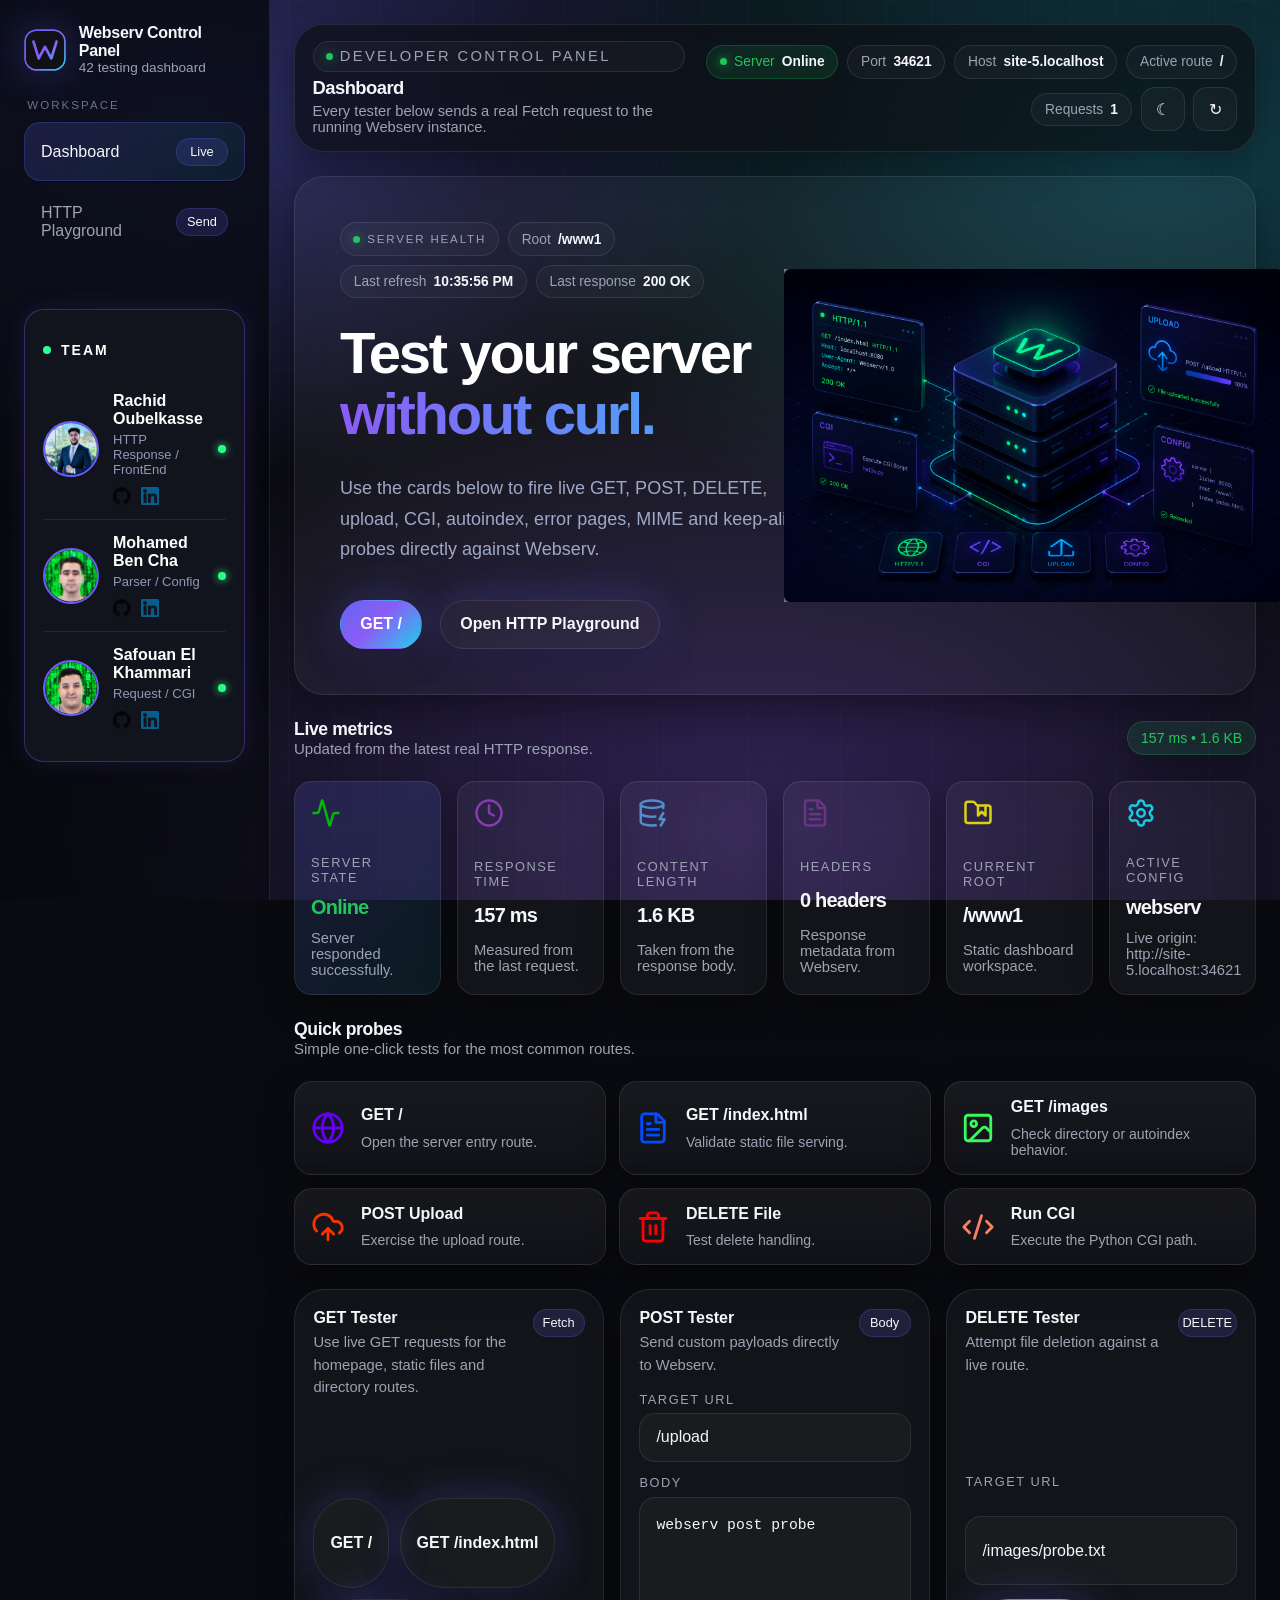
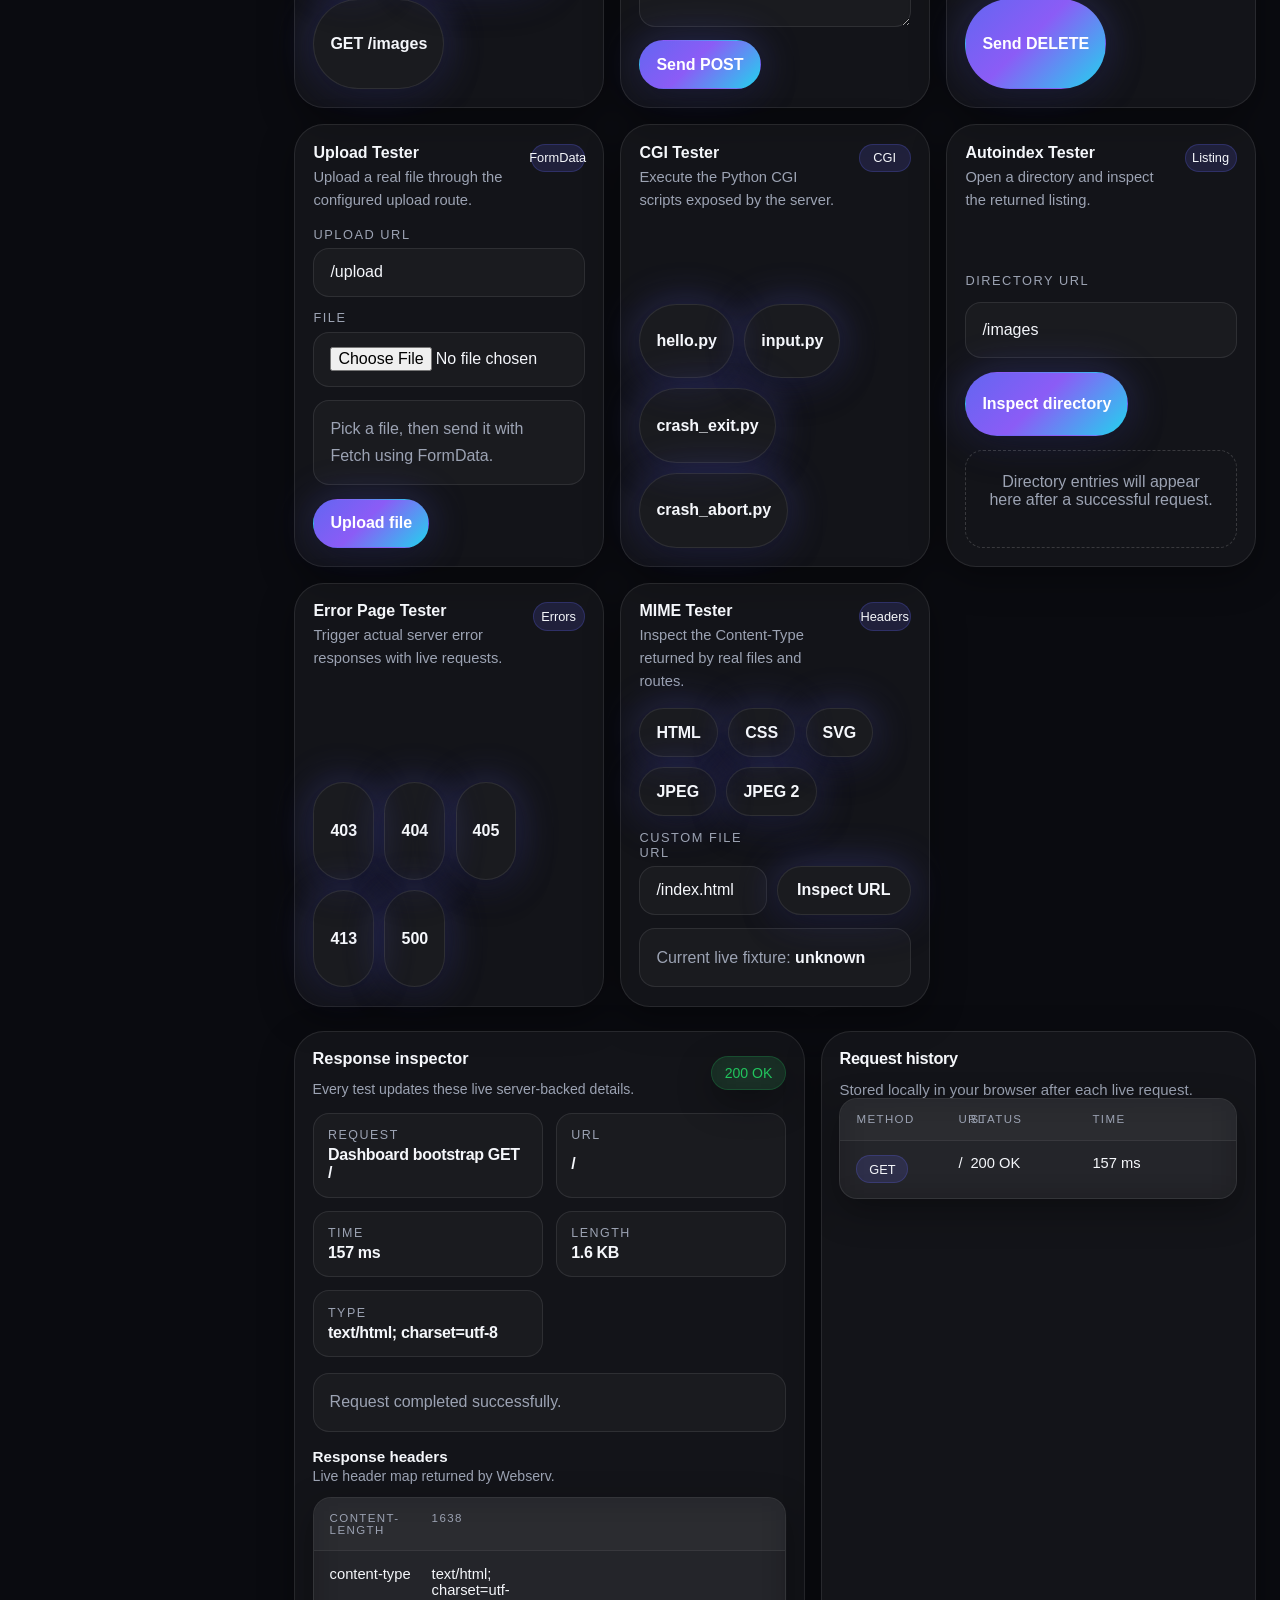
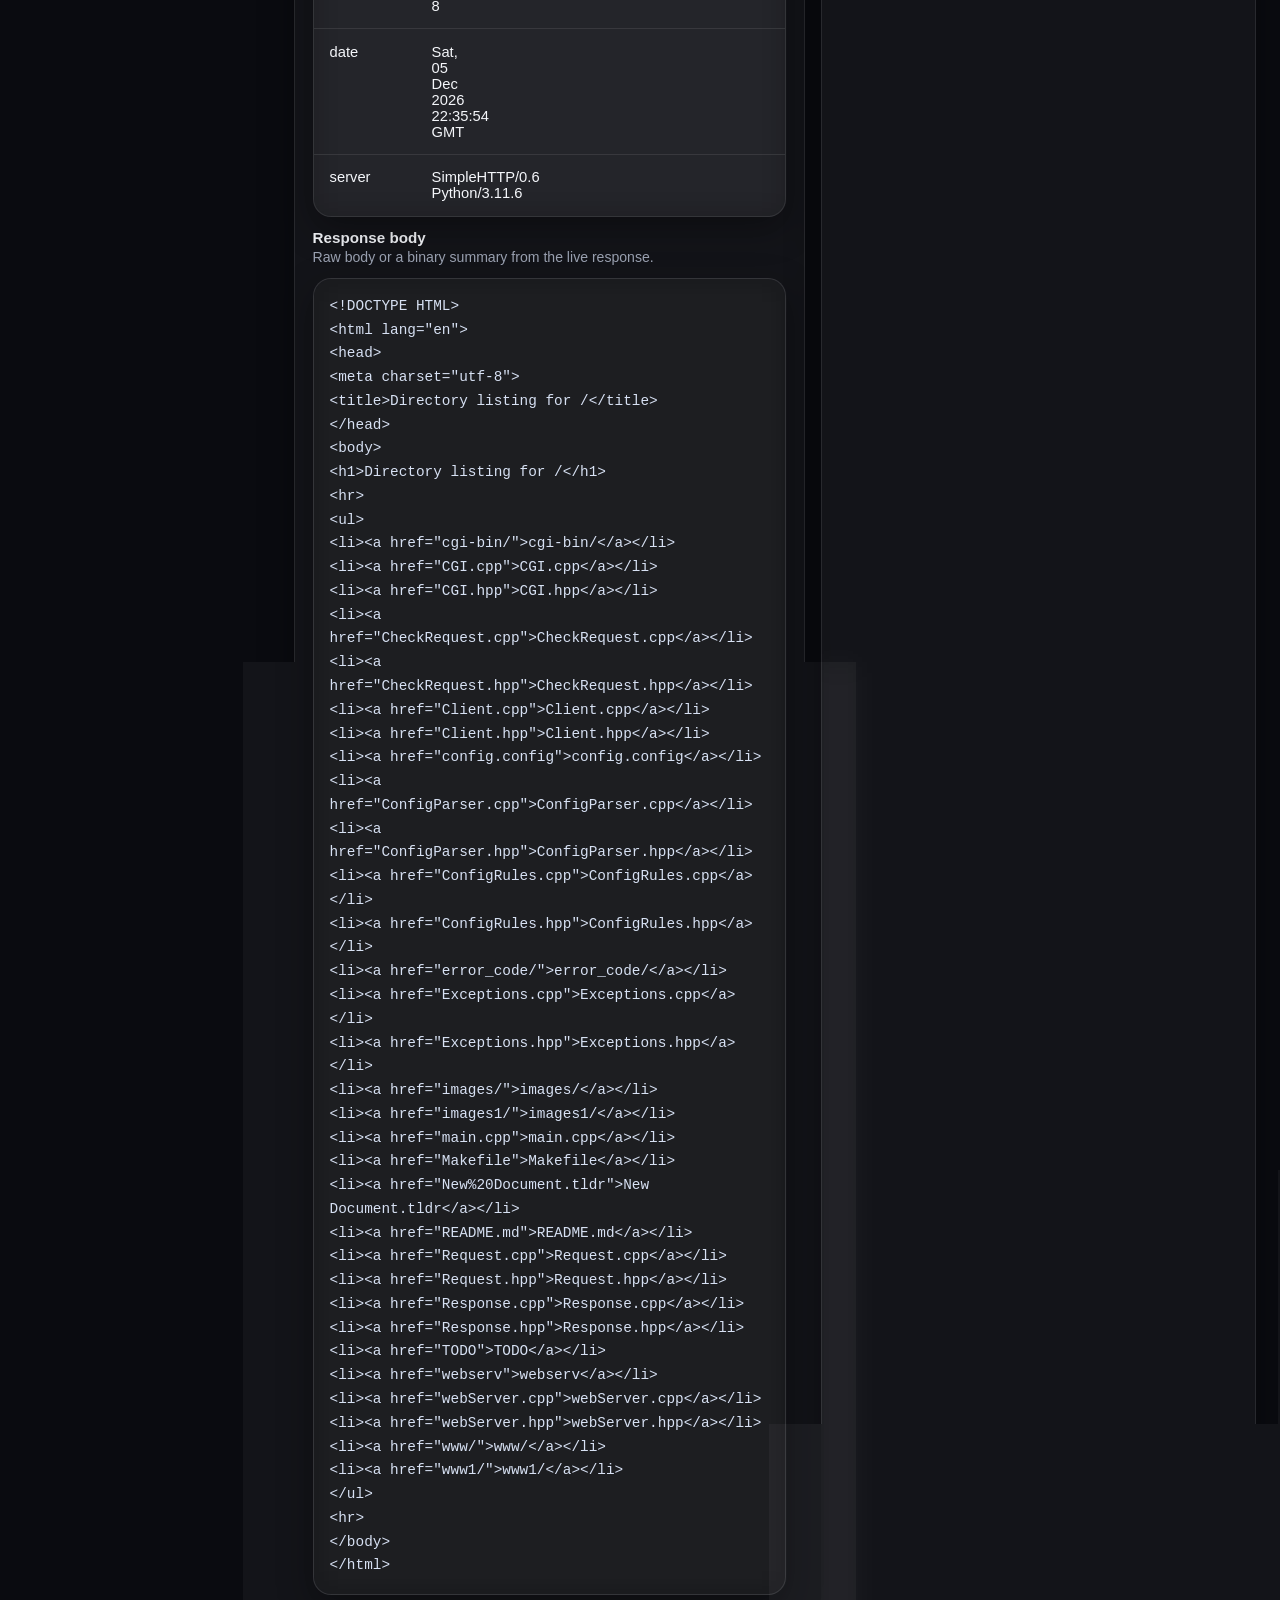
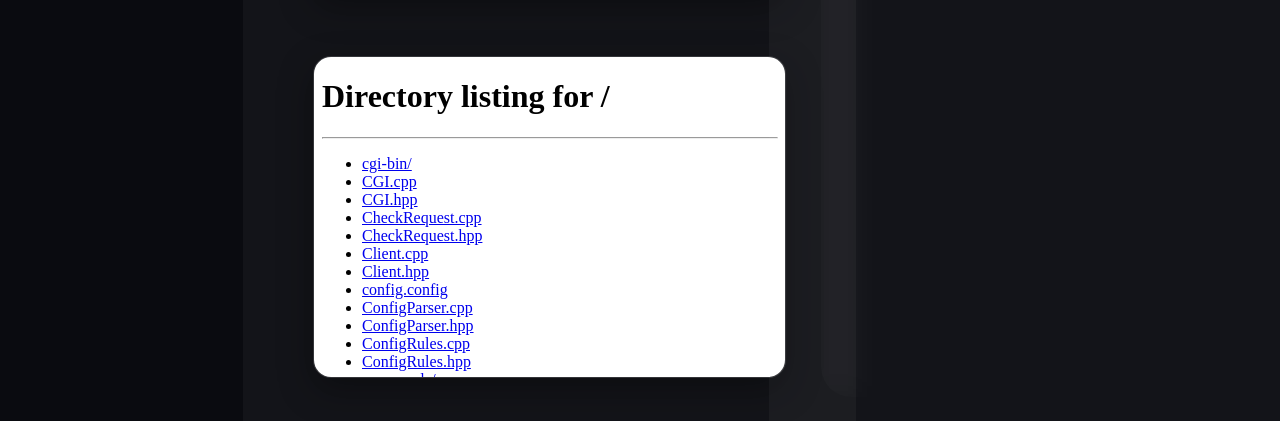
==== www1/dashboard.html @ 74ba1f75 "sir" ====
<!DOCTYPE html>
<html lang="en">
<head>
  <meta charset="UTF-8" />
  <meta name="viewport" content="width=device-width, initial-scale=1" />
  <meta name="color-scheme" content="dark light" />
  <title>Webserv Control Panel · Dashboard</title>
  <link rel="icon" type="image/svg+xml" href="assets/favicon.svg" />
  <link rel="stylesheet" href="css/variables.css" />
  <link rel="stylesheet" href="css/base.css" />
  <link rel="stylesheet" href="css/components.css" />
  <link rel="stylesheet" href="css/animations.css" />
</head>
<body data-page="dashboard">
  <div class="page-shell">
    <aside class="sidebar">
      <a class="sidebar__brand" href="dashboard.html" aria-label="Webserv dashboard home">
        <img src="assets/logo.svg" alt="" />
        <div>
          <strong>Webserv Control Panel</strong>
          <span>42 testing dashboard</span>
        </div>
      </a>

      <div class="sidebar__section">
        <div class="sidebar__label">Workspace</div>
        <nav class="sidebar__nav" aria-label="Primary navigation">
          <a class="sidebar__link is-active" href="dashboard.html" data-page-link="dashboard">
            <span>Dashboard</span>
            <span class="badge">Live</span>
          </a>
          <a class="sidebar__link" href="playground.html" data-page-link="playground">
            <span>HTTP Playground</span>
            <span class="badge">Send</span>
          </a>
        </nav>
      </div>

<div class="team-card">

    <h3 class="team-title">
        <span class="team-dot"></span>
        TEAM
    </h3>

<div class="member">

    <img src="assets/roubelka.jpg" class="avatar">

    <div class="member-info">

        <h4>Rachid Oubelkasse</h4>

        <p>HTTP Response / FrontEnd</p>

        <div class="socials">

            <a href="https://github.com/rachidIRT" target="_blank">
                <img src="assets/icons/github.svg">
            </a>

            <a href="https://linkedin.com/in/rachidoubelkasse" target="_blank">
                <img src="assets/icons/linkedin.svg">
            </a>

        </div>

    </div>

    <span class="online-dot"></span>

</div>

<div class="member">

    <img src="assets/mben-cha.png" class="avatar">

    <div class="member-info">

        <h4>Mohamed Ben Cha</h4>

        <p>Parser / Config</p>

        <div class="socials">

            <a href="https://github.com/Don11235" target="_blank">
                <img src="assets/icons/github.svg">
            </a>

            <a href="https://linkedin.com/in/mohamed-ben-cha" target="_blank">
                <img src="assets/icons/linkedin.svg">
            </a>

        </div>

    </div>

    <span class="online-dot"></span>

</div>

<div class="member">

    <img src="assets/ael-kha.png" class="avatar">

    <div class="member-info">

        <h4>Safouan El Khammari</h4>

        <p>Request / CGI</p>

        <div class="socials">

            <a href="https://github.com/safouankh" target="_blank">
                <img src="assets/icons/github.svg">
            </a>

            <a href="https://linkedin.com/in/safouan-el-khammari" target="_blank">
                <img src="assets/icons/linkedin.svg">
            </a>

        </div>

    </div>

    <span class="online-dot"></span>

</div>

      <!-- <div class="sidebar__hint">
        <p><strong>Workflow</strong><br />Use the quick probes here, then move to the playground for full request debugging and response inspection.</p>
      </div> -->
    </aside>

    <main class="workspace" data-dashboard-root>
      <div class="page">
        <header class="topbar glass">
          <div class="topbar__title">
            <p class="eyebrow">Developer control panel</p>
            <h1>Dashboard</h1>
            <p>Every tester below sends a real Fetch request to the running Webserv instance.</p>
          </div>
          <div class="topbar__meta">
            <span class="chip" data-server-chip><span class="chip__dot"></span> Server <strong data-server-state>Checking</strong></span>
            <span class="chip">Port <strong data-bind="port">-</strong></span>
            <span class="chip">Host <strong data-bind="host">-</strong></span>
            <span class="chip">Active route <strong data-active-route>/</strong></span>
            <span class="chip">Requests <strong data-request-count>0</strong></span>
            <button class="icon-btn" type="button" data-theme-toggle aria-label="Toggle theme">☾</button>
            <button class="icon-btn" type="button" data-refresh-page aria-label="Refresh page">↻</button>
          </div>
        </header>

        <section class="hero reveal reveal-1 glass">

    <div class="hero-left">

        <div class="hero__meta">
            <span class="eyebrow glow">Server Health</span>
            <span class="chip">Root <strong data-bind="root">/www1</strong></span>
            <span class="chip">Last refresh <strong data-clock>--:--</strong></span>
            <span class="chip">Last response <strong data-server-response>200 OK</strong></span>
        </div>

        <div class="hero__title">

            <h2>
                Test your server
                <span>without curl.</span>
            </h2>

            <p>
                Use the cards below to fire live GET, POST, DELETE,
                upload, CGI, autoindex, error pages,
                MIME and keep-alive probes directly against Webserv.
            </p>

        </div>

        <div class="hero__actions">

            <button class="btn"
                type="button"
                data-request-action="fetch"
                data-method="GET"
                data-url="/"
                data-label="GET /">
                GET /
            </button>

            <a class="btn btn--ghost"
               href="playground.html">
                Open HTTP Playground
            </a>

        </div>

    </div>

    <div class="hero-right">

        <img
            src="assets/server-hero.png"
            alt="Web Server">

    </div>

</section>

        <section class="grid reveal reveal-2">
          <div class="section-title">
            <div>
              <h3>Live metrics</h3>
              <p>Updated from the latest real HTTP response.</p>
            </div>
            <span class="status-chip status-chip--good" data-dashboard-response-badge>Ready</span>
          </div>
          <div class="metrics">
            <article class="metric metric--accent">

    <img
        src="assets/icons/activity.svg"
        class="metric-icon"
        alt="Server State">

    <div class="metric__label">
        Server state
    </div>

    <div
        class="metric__value is-online"
        data-server-state>
        Online
    </div>

    <div
        class="metric__sub"
        data-dashboard-summary>
        Waiting for a live request.
    </div>

</article>
<article class="metric">

    <img
        src="assets/icons/clock.svg"
        class="metric-icon"
        alt="Clock">

    <div class="metric__label">
        Response time
    </div>

    <div class="metric__value" data-server-time>
        0 ms
    </div>

    <div class="metric__sub">
        Measured from the last request.
    </div>

</article>

            <article class="metric">
    <img
        src="assets/icons/database-zap.svg"
        class="metric-icon"
        alt="Database">
              <div class="metric__label">Content length</div>
              <div class="metric__value" data-server-length>0 B</div>
              <div class="metric__sub">Taken from the response body.</div>
            </article>
            <article class="metric">
    <img 
        src="assets/icons/headers.svg"
        class="metric-icon"
        alt="Headers">
              <div class="metric__label">Headers</div>
              <div class="metric__value" data-dashboard-headers-count>0 headers</div>
              <div class="metric__sub">Response metadata from Webserv.</div>
            </article>
            <article class="metric">
    <img
        src="assets/icons/folder.svg"
        class="metric-icon"
        alt="Root">
              <div class="metric__label">Current root</div>
              <div class="metric__value">/www1</div>
              <div class="metric__sub">Static dashboard workspace.</div>
            </article>

            <article class="metric">
    <img
        src="assets/icons/settings.svg"
        class="metric-icon"
        alt="Config">          
              <div class="metric__label">Active config</div>
              <div class="metric__value">webserv</div>
              <div class="metric__sub">Live origin: <span data-bind="origin"></span></div>
            </article>
          </div>
        </section>

        <section class="grid reveal reveal-3">
          <div class="section-title">
            <div>
              <h3>Quick probes</h3>
              <p>Simple one-click tests for the most common routes.</p>
            </div>
          </div>
          <div class="quick-grid">
            <button class="quick-action" type="button" data-request-action="fetch" data-method="GET" data-url="/" data-label="GET /">
      <img
        src="assets/icons/globe.svg"
        class="quick-icon"
        alt="GET">
              <div class="quick-info">
              <strong>GET /</strong>
              <span>Open the server entry route.</span>
              </div>
            </button>

            <button class="quick-action" type="button" data-request-action="fetch" data-method="GET" data-url="/index.html" data-label="GET /index.html">
      <img
        src="assets/icons/file.svg"
        class="quick-icon"
        alt="GET">
              <div class="quick-info">
              <strong>GET /index.html</strong>
              <span>Validate static file serving.</span>
              </div>
            </button>

            <button class="quick-action" type="button" data-request-action="fetch" data-method="GET" data-url="/images" data-label="GET /images">
      <img
        src="assets/icons/image.svg"
        class="quick-icon"
        alt="GET">
              <div class="quick-info">
              <strong>GET /images</strong>
              <span>Check directory or autoindex behavior.</span>
              </div>
            </button>

            <button class="quick-action" type="button" data-request-action="fetch" data-method="POST" data-url="/upload" data-content-type="text/plain; charset=utf-8" data-body="webserv quick post" data-label="POST /upload">
      <img
        src="assets/icons/upload.svg"
        class="quick-icon"
        alt="POST">
              <div class="quick-info">
              <strong>POST Upload</strong>
              <span>Exercise the upload route.</span>
              </div>
            </button>
            
            <button class="quick-action" type="button" data-request-action="fetch" data-method="DELETE" data-url="/images/probe.txt" data-label="DELETE /images/probe.txt">
      <img
        src="assets/icons/delete.svg"
        class="quick-icon"
        alt="DELETE">
              <div class="quick-info">
              <strong>DELETE File</strong>
              <span>Test delete handling.</span>
              </div>
            </button>
            
            <button class="quick-action" type="button" data-request-action="fetch" data-method="GET" data-url="/cgi-bin/hello.py" data-label="CGI hello">
      <img
        src="assets/icons/cgi.svg"
        class="quick-icon"
        alt="CGI">
              <div class="quick-info">
              <strong>Run CGI</strong>
              <span>Execute the Python CGI path.</span>
              </div>
            </button>
          </div>
        </section>

        <section class="tester-grid reveal reveal-4">
          <article class="tester-card panel">
            <div class="tester-card__head">
              <div>
                <h3>GET Tester</h3>
                <p>Use live GET requests for the homepage, static files and directory routes.</p>
              </div>
              <span class="badge">Fetch</span>
            </div>
            <div class="tester-card__body">
              <div class="tester-card__actions">
                <button class="btn btn--ghost" type="button" data-request-action="fetch" data-method="GET" data-url="/" data-label="GET /">GET /</button>
                <button class="btn btn--ghost" type="button" data-request-action="fetch" data-method="GET" data-url="/index.html" data-label="GET /index.html">GET /index.html</button>
                <button class="btn btn--ghost" type="button" data-request-action="fetch" data-method="GET" data-url="/images" data-label="GET /images">GET /images</button>
              </div>
            </div>
          </article>

          <article class="tester-card panel">
            <div class="tester-card__head">
              <div>
                <h3>POST Tester</h3>
                <p>Send custom payloads directly to Webserv.</p>
              </div>
              <span class="badge">Body</span>
            </div>
            <form class="tester-card__body" data-request-form="post">
              <div class="field">
                <span class="field__label">Target URL</span>
                <input class="input" name="post-url" type="text" value="/upload" />
              </div>
              <div class="field">
                <span class="field__label">Body</span>
                <textarea class="textarea" name="post-body" placeholder="Write a request body here.">webserv post probe</textarea>
              </div>
              <div class="tester-card__actions">
                <button class="btn" type="submit">Send POST</button>
              </div>
            </form>
          </article>

          <article class="tester-card panel">
            <div class="tester-card__head">
              <div>
                <h3>DELETE Tester</h3>
                <p>Attempt file deletion against a live route.</p>
              </div>
              <span class="badge">DELETE</span>
            </div>
            <form class="tester-card__body" data-request-form="delete">
              <div class="field">
                <span class="field__label">Target URL</span>
                <input class="input" name="delete-url" type="text" value="/images/probe.txt" />
              </div>
              <div class="tester-card__actions">
                <button class="btn" type="submit">Send DELETE</button>
              </div>
            </form>
          </article>

          <article class="tester-card panel">
            <div class="tester-card__head">
              <div>
                <h3>Upload Tester</h3>
                <p>Upload a real file through the configured upload route.</p>
              </div>
              <span class="badge">FormData</span>
            </div>
            <form class="tester-card__body" data-request-form="upload">
              <div class="field">
                <span class="field__label">Upload URL</span>
                <input class="input" name="upload-url" type="text" value="/upload" />
              </div>
              <div class="field">
                <span class="field__label">File</span>
                <input class="input" name="upload-file" type="file" />
              </div>
              <div class="notice" data-upload-note>
                Pick a file, then send it with Fetch using FormData.
              </div>
              <div class="tester-card__actions">
                <button class="btn" type="submit">Upload file</button>
              </div>
            </form>
          </article>

          <article class="tester-card panel">
            <div class="tester-card__head">
              <div>
                <h3>CGI Tester</h3>
                <p>Execute the Python CGI scripts exposed by the server.</p>
              </div>
              <span class="badge">CGI</span>
            </div>
            <div class="tester-card__body">
              <div class="tester-card__actions">
                <button class="btn btn--ghost" type="button" data-request-action="fetch" data-method="GET" data-url="/cgi-bin/hello.py" data-label="CGI hello">hello.py</button>
                <button class="btn btn--ghost" type="button" data-request-action="fetch" data-method="GET" data-url="/cgi-bin/input.py" data-label="CGI input">input.py</button>
                <button class="btn btn--ghost" type="button" data-request-action="fetch" data-method="GET" data-url="/cgi-bin/crash_exit.py" data-label="CGI crash_exit">crash_exit.py</button>
                <button class="btn btn--ghost" type="button" data-request-action="fetch" data-method="GET" data-url="/cgi-bin/crash_abort.py" data-label="CGI crash_abort">crash_abort.py</button>
              </div>
            </div>
          </article>

          <article class="tester-card panel">
            <div class="tester-card__head">
              <div>
                <h3>Autoindex Tester</h3>
                <p>Open a directory and inspect the returned listing.</p>
              </div>
              <span class="badge">Listing</span>
            </div>
            <form class="tester-card__body" data-request-form="autoindex">
              <div class="field">
                <span class="field__label">Directory URL</span>
                <input class="input" name="autoindex-url" type="text" value="/images" />
              </div>
              <div class="tester-card__actions">
                <button class="btn" type="submit" data-autoindex-submit>Inspect directory</button>
              </div>
              <div class="log-list" data-autoindex-list>
                <div class="empty-state">Directory entries will appear here after a successful request.</div>
              </div>
            </form>
          </article>

          <article class="tester-card panel">
            <div class="tester-card__head">
              <div>
                <h3>Error Page Tester</h3>
                <p>Trigger actual server error responses with live requests.</p>
              </div>
              <span class="badge">Errors</span>
            </div>
            <div class="tester-card__body">
              <div class="tester-card__actions">
                <button class="btn btn--ghost" type="button" data-request-action="error" data-method="GET" data-url="/cgi-bin/" data-label="403 probe">403</button>
                <button class="btn btn--ghost" type="button" data-request-action="error" data-method="GET" data-url="/definitely-missing-route" data-label="404 probe">404</button>
                <button class="btn btn--ghost" type="button" data-request-action="error" data-method="aefaef" data-url="/index.html" data-body="webserv method probe" data-content-type="text/plain; charset=utf-8" data-label="405 probe">405</button>
                <button class="btn btn--ghost" type="button" data-request-action="error" data-method="POST" data-url="/upload" data-body-template="large" data-content-type="text/plain; charset=utf-8" data-label="413 probe">413</button>
                <button class="btn btn--ghost" type="button" data-request-action="error" data-method="GET" data-url="/cgi-bin/crash_exit.py" data-label="500 probe">500</button>
              </div>
            </div>
          </article>

          <article class="tester-card panel">
            <div class="tester-card__head">
              <div>
                <h3>MIME Tester</h3>
                <p>Inspect the Content-Type returned by real files and routes.</p>
              </div>
              <span class="badge">Headers</span>
            </div>
            <div class="tester-card__body">
              <div class="tester-card__actions">
                <button class="btn btn--ghost" type="button" data-request-action="mime" data-method="GET" data-url="/index.html" data-label="MIME HTML">HTML</button>
                <button class="btn btn--ghost" type="button" data-request-action="mime" data-method="GET" data-url="/css/base.css" data-label="MIME CSS">CSS</button>
                <button class="btn btn--ghost" type="button" data-request-action="mime" data-method="GET" data-url="/assets/logo.svg" data-label="MIME SVG">SVG</button>
                <button class="btn btn--ghost" type="button" data-request-action="mime" data-method="GET" data-url="/images/predator.jpg" data-label="MIME JPEG one">JPEG</button>
                <button class="btn btn--ghost" type="button" data-request-action="mime" data-method="GET" data-url="/images/terminator.jpg" data-label="MIME JPEG two">JPEG 2</button>
              </div>
              <form class="tester-card__inline" data-request-form="mime">
                <label class="field">
                  <span class="field__label">Custom file URL</span>
                  <input class="input" name="mime-url" type="text" value="/index.html" />
                </label>
                <button class="btn btn--ghost" type="submit">Inspect URL</button>
              </form>
              <div class="notice">Current live fixture: <strong data-mime-result>unknown</strong></div>
            </div>
          </article>

        </section>

        <section class="split reveal reveal-5">
          <article class="panel result-layout data-dashboard-response" data-dashboard-response>
            <div class="result-preview__head">
              <div>
                <h3>Response inspector</h3>
                <p>Every test updates these live server-backed details.</p>
              </div>
              <span class="status-chip status-chip--good" data-response-status>Waiting</span>
            </div>

            <div class="result-grid">
              <div class="result-item">
                <span>Request</span>
                <strong data-response-label>No request yet</strong>
              </div>
              <div class="result-item">
                <span>URL</span>
                <strong data-response-url>—</strong>
              </div>
              <div class="result-item">
                <span>Time</span>
                <strong data-response-duration>0 ms</strong>
              </div>
              <div class="result-item">
                <span>Length</span>
                <strong data-response-length>0 B</strong>
              </div>
              <div class="result-item">
                <span>Type</span>
                <strong data-response-type>unknown</strong>
              </div>
            </div>

            <div class="notice" data-response-message>Send a request to inspect a real server response.</div>

            <div class="response-stack">
              <div class="result-preview">
                <div class="result-preview__head">
                  <div>
                    <h4>Response headers</h4>
                    <p>Live header map returned by Webserv.</p>
                  </div>
                </div>
                <div class="history-table history-table--compact" data-response-headers>
                  <div class="empty-state">Send a request to inspect response headers.</div>
                </div>
              </div>

              <div class="result-preview">
                <div class="result-preview__head">
                  <div>
                    <h4>Response body</h4>
                    <p>Raw body or a binary summary from the live response.</p>
                  </div>
                </div>
                <div class="response-box">
                  <pre class="response-body" data-response-body>Response body will appear here.</pre>
                </div>
              </div>

              <div class="result-preview">
                <div class="result-preview__head">
                  <div>
                    <h4>Rendered preview</h4>
                    <p>HTML responses render here when the server returns markup.</p>
                  </div>
                </div>
                <div class="preview-frame">
                  <iframe data-response-preview title="Rendered response preview" srcdoc="<html><body style='font-family:Inter,Arial,sans-serif;padding:24px;background:#0f1117;color:#e6edf7;'>Preview will appear here.</body></html>"></iframe>
                </div>
              </div>
            </div>
          </article>

          <article class="panel">
            <div class="section-title">
              <div>
                <h3>Request history</h3>
                <p>Stored locally in your browser after each live request.</p>
              </div>
            </div>
            <div class="history-table history-table--compact" data-history-table>
              <div class="empty-state">No history yet.</div>
            </div>
          </article>
        </section>
      </div>
    </main>
  </div>
  <script src="js/app.js"></script>
</body>
</html>
---- www1/css/variables.css ----
:root {
  --bg: #0a0b10;
  --bg-elev: #11141c;
  --surface: rgba(255, 255, 255, 0.04);
  --surface-strong: rgba(255, 255, 255, 0.08);
  --surface-soft: rgba(255, 255, 255, 0.03);
  --border: rgba(255, 255, 255, 0.09);
  --border-strong: rgba(255, 255, 255, 0.16);
  --text: #f5f7fb;
  --text-muted: #9ca3b3;
  --text-dim: #6c7384;
  --accent-1: #6366f1;
  --accent-2: #8b5cf6;
  --accent-3: #22d3ee;
  --success: #22c55e;
  --warning: #f59e0b;
  --danger: #ef4444;
  --grad-accent: linear-gradient(135deg, #6366f1 0%, #8b5cf6 45%, #22d3ee 100%);
  --grad-text: linear-gradient(120deg, #a5b4fc 0%, #c4b5fd 42%, #67e8f9 100%);
  --r-sm: 10px;
  --r-md: 16px;
  --r-lg: 22px;
  --r-xl: 30px;
  --r-pill: 999px;
  --s-1: 0.25rem;
  --s-2: 0.5rem;
  --s-3: 0.75rem;
  --s-4: 1rem;
  --s-5: 1.5rem;
  --s-6: 2rem;
  --s-7: 3rem;
  --s-8: 4rem;
  --shadow-sm: 0 1px 2px rgba(0, 0, 0, 0.35);
  --shadow-md: 0 12px 34px rgba(0, 0, 0, 0.34);
  --shadow-lg: 0 26px 70px rgba(0, 0, 0, 0.42);
  --glow: 0 0 42px rgba(99, 102, 241, 0.32);
  --font-sans: Inter, "Segoe UI", Roboto, Helvetica, Arial, sans-serif;
  --font-mono: ui-monospace, SFMono-Regular, Menlo, Monaco, Consolas, monospace;
  --container: 1220px;
  --sidebar: 270px;
  --ease: cubic-bezier(0.22, 0.61, 0.36, 1);
  --t-fast: 0.16s;
  --t-med: 0.28s;
}

:root[data-theme="light"] {
  --bg: #eff2f8;
  --bg-elev: #ffffff;
  --surface: rgba(255, 255, 255, 0.76);
  --surface-strong: rgba(255, 255, 255, 0.96);
  --surface-soft: rgba(255, 255, 255, 0.6);
  --border: rgba(18, 24, 40, 0.08);
  --border-strong: rgba(18, 24, 40, 0.14);
  --text: #101828;
  --text-muted: #475467;
  --text-dim: #667085;
  --shadow-sm: 0 1px 2px rgba(15, 23, 42, 0.06);
  --shadow-md: 0 18px 44px rgba(15, 23, 42, 0.10);
  --shadow-lg: 0 28px 76px rgba(15, 23, 42, 0.12);
}
---- www1/css/base.css ----
*, *::before, *::after {
  box-sizing: border-box;
}

html {
  scroll-behavior: smooth;
  -webkit-text-size-adjust: 100%;
}

body {
  margin: 0;
  min-height: 100vh;
  font-family: var(--font-sans);
  color: var(--text);
  background-color: var(--bg);
  background-image: url("../assets/background.svg");
  background-size: cover;
  background-position: top center;
  background-repeat: no-repeat;
  background-attachment: fixed;
  -webkit-font-smoothing: antialiased;
}

img, svg {
  display: block;
  max-width: 100%;
}

a {
  color: inherit;
  text-decoration: none;
}

button,
input,
select,
textarea {
  font: inherit;
}

button {
  cursor: pointer;
}

::selection {
  background: rgba(99, 102, 241, 0.32);
}

[data-theme="light"] ::selection {
  background: rgba(99, 102, 241, 0.18);
}

.page-shell {
  display: grid;
  grid-template-columns: var(--sidebar) minmax(0, 1fr);
  min-height: 100vh;
}

.sidebar {
  position: sticky;
  top: 0;
  height: 100vh;
  display: flex;
  flex-direction: column;
  gap: var(--s-5);
  padding: var(--s-5);
  border-right: 1px solid var(--border);
  background: linear-gradient(180deg, rgba(7, 9, 15, 0.82), rgba(7, 9, 15, 0.62));
  backdrop-filter: blur(18px);
}

:root[data-theme="light"] .sidebar {
  background: linear-gradient(180deg, rgba(255, 255, 255, 0.78), rgba(255, 255, 255, 0.62));
}

.sidebar__brand {
  display: flex;
  align-items: center;
  gap: 0.8rem;
}

.sidebar__brand img {
  width: 42px;
  height: 42px;
  border-radius: 12px;
  box-shadow: var(--glow);
}

.sidebar__brand strong {
  display: block;
  font-size: 1rem;
  letter-spacing: -0.02em;
}

.sidebar__brand span {
  display: block;
  color: var(--text-muted);
  font-size: 0.85rem;
}

.sidebar__section {
  display: grid;
  gap: 0.7rem;
}

.sidebar__label {
  padding-inline: 0.2rem;
  color: var(--text-dim);
  font-size: 0.72rem;
  letter-spacing: 0.18em;
  text-transform: uppercase;
}

.sidebar__nav {
  display: grid;
  gap: 0.45rem;
}

.sidebar__link {
  display: flex;
  align-items: center;
  justify-content: space-between;
  gap: 0.8rem;
  padding: 0.9rem 1rem;
  border: 1px solid transparent;
  border-radius: 16px;
  color: var(--text-muted);
  background: transparent;
  transition: transform var(--t-fast) var(--ease), background var(--t-fast) var(--ease), border-color var(--t-fast) var(--ease), color var(--t-fast) var(--ease);
}

.sidebar__link:hover {
  transform: translateX(3px);
  background: var(--surface-soft);
  border-color: var(--border);
  color: var(--text);
}

.sidebar__link.is-active {
  color: var(--text);
  background: linear-gradient(135deg, rgba(99, 102, 241, 0.18), rgba(34, 211, 238, 0.08));
  border-color: rgba(99, 102, 241, 0.26);
  box-shadow: var(--shadow-sm);
}

.sidebar__hint {
  margin-top: auto;
  padding: 1rem;
  border-radius: 18px;
  border: 1px solid var(--border);
  background: var(--surface);
  box-shadow: var(--shadow-sm);
}

.sidebar__hint p {
  margin: 0;
  color: var(--text-muted);
  font-size: 0.92rem;
  line-height: 1.6;
}

.workspace {
  min-width: 0;
  padding: var(--s-5);
}

.page {
  max-width: var(--container);
  margin: 0 auto;
  display: grid;
  gap: var(--s-5);
}

.topbar {
  position: sticky;
  top: var(--s-5);
  z-index: 20;
  display: flex;
  align-items: center;
  justify-content: space-between;
  gap: var(--s-4);
  padding: 1rem 1.1rem;
  border: 1px solid var(--border);
  border-radius: var(--r-xl);
  background: rgba(12, 14, 20, 0.68);
  backdrop-filter: blur(18px);
  box-shadow: var(--shadow-md);
}

:root[data-theme="light"] .topbar {
  background: rgba(255, 255, 255, 0.7);
}

.topbar__title {
  display: grid;
  gap: 0.3rem;
}

.topbar__title h1 {
  margin: 0;
  font-size: 1.15rem;
  letter-spacing: -0.03em;
}

.topbar__title p {
  margin: 0;
  color: var(--text-muted);
  font-size: 0.92rem;
}

.topbar__meta {
  display: flex;
  flex-wrap: wrap;
  align-items: center;
  justify-content: flex-end;
  gap: 0.55rem;
}

.card,
.panel,
.hero,
.status-chip,
.metric,
.quick-action,
.response-box,
.builder,
.history-table,
.preview-frame {
  border: 1px solid var(--border);
  background: var(--surface);
  backdrop-filter: blur(16px);
  box-shadow: var(--shadow-md);
}

.glass {
  border-radius: var(--r-xl);
}

.grid {
  display: grid;
  gap: var(--s-5);
}

.hero {
  padding: 1.3rem;
  border-radius: var(--r-xl);
  display: grid;
  gap: 1rem;
}

.hero__meta {
  display: flex;
  flex-wrap: wrap;
  gap: 0.55rem;
}

.eyebrow {
  display: inline-flex;
  align-items: center;
  gap: 0.45rem;
  padding: 0.4rem 0.75rem;
  border-radius: 999px;
  border: 1px solid var(--border);
  background: var(--surface-soft);
  color: var(--text-muted);
  font-size: 0.72rem;
  letter-spacing: 0.16em;
  text-transform: uppercase;
}

.eyebrow::before {
  content: "";
  width: 7px;
  height: 7px;
  border-radius: 999px;
  background: var(--success);
  box-shadow: 0 0 12px rgba(34, 197, 94, 0.7);
}

.hero h2 {
  margin: 0;
  font-size: clamp(1.8rem, 4vw, 2.8rem);
  letter-spacing: -0.04em;
}

.hero p {
  max-width: 68ch;
  margin: 0;
  color: var(--text-muted);
  line-height: 1.7;
}

.hero__actions {
  display: flex;
  flex-wrap: wrap;
  gap: 0.8rem;
}

.section-title {
  display: flex;
  align-items: center;
  justify-content: space-between;
  gap: 1rem;
}

.section-title h3 {
  margin: 0;
  font-size: 1.1rem;
  letter-spacing: -0.02em;
}

.section-title p {
  margin: 0;
  color: var(--text-muted);
  font-size: 0.94rem;
}

.metrics {
  display: grid;
  grid-template-columns: repeat(6, minmax(0, 1fr));
  gap: 1rem;
}

.metric {
  border-radius: 18px;
  padding: 1rem;
  display: grid;
  gap: 0.7rem;
}

.metric__label {
  color: var(--text-muted);
  font-size: 0.8rem;
  letter-spacing: 0.12em;
  text-transform: uppercase;
}

.metric__value {
  font-size: 1.25rem;
  font-weight: 700;
  letter-spacing: -0.04em;
}

.metric__sub {
  color: var(--text-muted);
  font-size: 0.92rem;
}

.metric--accent {
  background: linear-gradient(135deg, rgba(99, 102, 241, 0.18), rgba(34, 211, 238, 0.08));
}

.split {
  display: grid;
  grid-template-columns: minmax(0, 1.08fr) minmax(320px, 0.92fr);
  gap: 1rem;
}

.panel {
  border-radius: var(--r-xl);
  padding: 1.1rem;
}

.panel h3 {
  margin: 0 0 0.8rem;
  font-size: 1.02rem;
}

.quick-grid {
  display: grid;
  grid-template-columns: repeat(3, minmax(0, 1fr));
  gap: 0.8rem;
}

.quick-action {
  width: 100%;
  text-align: left;
  border-radius: 18px;
  padding: 1rem;
  border: 1px solid var(--border);
  background: linear-gradient(180deg, rgba(255,255,255,0.06), rgba(255,255,255,0.03));
  color: var(--text);
  transition: transform var(--t-fast) var(--ease), border-color var(--t-fast) var(--ease), background var(--t-fast) var(--ease);
}

.quick-action:hover {
  transform: translateY(-2px);
  border-color: rgba(99, 102, 241, 0.32);
  background: linear-gradient(180deg, rgba(99,102,241,0.12), rgba(34,211,238,0.05));
}

.quick-action strong {
  display: block;
  margin-bottom: 0.35rem;
  font-size: 1rem;
}

.quick-action span {
  color: var(--text-muted);
  font-size: 0.88rem;
}

.status-strip {
  display: flex;
  flex-wrap: wrap;
  gap: 0.55rem;
  margin-top: 0.8rem;
}

.chip {
  display: inline-flex;
  align-items: center;
  gap: 0.45rem;
  padding: 0.52rem 0.8rem;
  border-radius: 999px;
  border: 1px solid var(--border);
  background: var(--surface-soft);
  color: var(--text-muted);
  font-size: 0.86rem;
}

.chip strong {
  color: var(--text);
  font-weight: 700;
}

.chip__dot {
  width: 7px;
  height: 7px;
  border-radius: 999px;
  background: var(--success);
  box-shadow: 0 0 10px rgba(34, 197, 94, 0.8);
}

.status-chip {
  display: inline-flex;
  align-items: center;
  gap: 0.45rem;
  padding: 0.5rem 0.8rem;
  border-radius: 999px;
  font-size: 0.88rem;
}

.status-chip--good {
  color: var(--success);
  background: rgba(34, 197, 94, 0.12);
  border-color: rgba(34, 197, 94, 0.22);
}

.status-chip--bad {
  color: var(--danger);
  background: rgba(239, 68, 68, 0.12);
  border-color: rgba(239, 68, 68, 0.22);
}

.field-grid {
  display: grid;
  gap: 0.9rem;
}

.field {
  display: grid;
  gap: 0.4rem;
}

.field__label {
  color: var(--text-muted);
  font-size: 0.8rem;
  letter-spacing: 0.12em;
  text-transform: uppercase;
}

.input,
.select,
.textarea {
  width: 100%;
  border: 1px solid var(--border);
  border-radius: 16px;
  background: rgba(255,255,255,0.03);
  color: var(--text);
  outline: none;
  transition: border-color var(--t-fast) var(--ease), box-shadow var(--t-fast) var(--ease), background var(--t-fast) var(--ease);
}

.input:focus,
.select:focus,
.textarea:focus {
  border-color: rgba(99,102,241,0.42);
  box-shadow: 0 0 0 4px rgba(99,102,241,0.16);
  background: rgba(255,255,255,0.05);
}

.input,
.select {
  min-height: 48px;
  padding: 0.9rem 1rem;
}

.textarea {
  min-height: 130px;
  resize: vertical;
  padding: 1rem;
  font-family: var(--font-mono);
  font-size: 0.92rem;
  line-height: 1.6;
}

.button-row {
  display: flex;
  flex-wrap: wrap;
  gap: 0.75rem;
}

.btn,
.icon-btn {
  border: 1px solid transparent;
  transition: transform var(--t-fast) var(--ease), border-color var(--t-fast) var(--ease), background var(--t-fast) var(--ease), color var(--t-fast) var(--ease);
}

.btn {
  display: inline-flex;
  align-items: center;
  justify-content: center;
  gap: 0.5rem;
  min-height: 46px;
  padding: 0.9rem 1.2rem;
  border-radius: 999px;
  background: var(--grad-accent);
  color: #fff;
  font-weight: 700;
  box-shadow: var(--shadow-md), var(--glow);
}

.btn:hover,
.icon-btn:hover {
  transform: translateY(-1px);
}

.btn--ghost,
.icon-btn {
  color: var(--text);
  background: var(--surface-soft);
  border-color: var(--border);
}

.icon-btn {
  width: 44px;
  height: 44px;
  border-radius: 14px;
}

.request-grid {
  display: grid;
  gap: 0.85rem;
}

.header-rows {
  display: grid;
  gap: 0.6rem;
}

.header-row {
  display: grid;
  grid-template-columns: 160px minmax(0, 1fr) auto;
  gap: 0.6rem;
  align-items: center;
}

.header-row button {
  min-height: 44px;
  border-radius: 14px;
}

.header-row .input {
  min-height: 44px;
}

.small-link {
  color: var(--accent-3);
  font-size: 0.9rem;
}

.response-grid {
  display: grid;
  gap: 0.9rem;
}

.response-stack {
  display: grid;
  gap: 0.75rem;
}

.response-head {
  display: flex;
  flex-wrap: wrap;
  justify-content: space-between;
  gap: 0.8rem;
  align-items: center;
}

.response-meta {
  display: flex;
  flex-wrap: wrap;
  gap: 0.5rem;
}

.response-box,
.preview-frame {
  border-radius: 18px;
  overflow: hidden;
}

.response-body,
.preview-frame iframe {
  width: 100%;
  min-height: 280px;
  border: 0;
  background: rgba(0, 0, 0, 0.18);
}

.response-body {
  margin: 0;
  padding: 1rem;
  font-family: var(--font-mono);
  white-space: pre-wrap;
  word-break: break-word;
  color: #d7e1f3;
  font-size: 0.9rem;
  line-height: 1.65;
}

[data-theme="light"] .response-body {
  color: #101828;
}

.history-table {
  border-radius: 18px;
  overflow: hidden;
}

.table-row {
  display: grid;
  grid-template-columns: 90px minmax(0, 1.2fr) 96px 120px 120px;
  gap: 0.75rem;
  padding: 0.9rem 1rem;
  border-top: 1px solid var(--border);
  font-size: 0.92rem;
}

.table-row:first-child {
  border-top: 0;
  background: rgba(255,255,255,0.03);
  color: var(--text-muted);
  text-transform: uppercase;
  letter-spacing: 0.12em;
  font-size: 0.72rem;
}

.table-row span:last-child {
  text-align: right;
}

.footer-note {
  color: var(--text-muted);
  font-size: 0.92rem;
}

.badge {
  display: inline-flex;
  align-items: center;
  justify-content: center;
  min-width: 52px;
  padding: 0.35rem 0.6rem;
  border-radius: 999px;
  background: rgba(99, 102, 241, 0.16);
  color: var(--text);
  border: 1px solid rgba(99, 102, 241, 0.24);
  font-size: 0.8rem;
}

.muted {
  color: var(--text-muted);
}

@media (max-width: 1160px) {
  .metrics {
    grid-template-columns: repeat(3, minmax(0, 1fr));
  }

  .split {
    grid-template-columns: 1fr;
  }
}

@media (max-width: 940px) {
  .page-shell {
    grid-template-columns: 1fr;
  }

  .sidebar {
    position: static;
    height: auto;
    border-right: 0;
    border-bottom: 1px solid var(--border);
  }

  .workspace {
    padding-top: 0;
  }

  .topbar {
    position: static;
  }
}

@media (max-width: 720px) {
  .metrics,
  .quick-grid,
  .table-row {
    grid-template-columns: 1fr;
  }

  .table-row span:last-child {
    text-align: left;
  }

  .header-row {
    grid-template-columns: 1fr;
  }

  .topbar {
    flex-direction: column;
    align-items: stretch;
  }

  .topbar__meta {
    justify-content: flex-start;
  }
}
---- www1/css/components.css ----
.card-list {
  display: grid;
  gap: 1rem;
}

.card {
  border-radius: var(--r-xl);
  padding: 1.1rem;
}

.card__title {
  display: flex;
  align-items: center;
  justify-content: space-between;
  gap: 1rem;
  margin-bottom: 0.85rem;
}

.card__title h3 {
  margin: 0;
  font-size: 1rem;
}

.card__title p {
  margin: 0;
  color: var(--text-muted);
  font-size: 0.92rem;
}

.card__body {
  display: grid;
  gap: 0.85rem;
}

.hero__title {
  display: grid;
  gap: 0.5rem;
}

.hero__title span {
  color: transparent;
  background: var(--grad-text);
  -webkit-background-clip: text;
  background-clip: text;
}

.preview-frame iframe {
  display: block;
  width: 100%;
  min-height: 320px;
  background: #fff;
}

.metric__value.is-online {
  color: var(--success);
}

.metric__value.is-offline {
  color: var(--danger);
}

.notice {
  padding: 0.95rem 1rem;
  border-radius: 16px;
  border: 1px solid var(--border);
  background: rgba(255,255,255,0.03);
  color: var(--text-muted);
  line-height: 1.65;
}

.notice strong {
  color: var(--text);
}

.tag-row {
  display: flex;
  flex-wrap: wrap;
  gap: 0.5rem;
}

.kbd {
  display: inline-flex;
  align-items: center;
  justify-content: center;
  min-width: 2rem;
  padding: 0.3rem 0.5rem;
  border-radius: 10px;
  border: 1px solid var(--border);
  background: rgba(255,255,255,0.04);
  color: var(--text);
  font-family: var(--font-mono);
  font-size: 0.8rem;
}

.empty-state {
  padding: 1.4rem;
  border-radius: 18px;
  border: 1px dashed var(--border-strong);
  color: var(--text-muted);
  text-align: center;
}

.split-2 {
  display: grid;
  grid-template-columns: repeat(2, minmax(0, 1fr));
  gap: 1rem;
}

.tester-grid {
  display: grid;
  grid-template-columns: repeat(auto-fit, minmax(280px, 1fr));
  gap: 1rem;
}

.tester-card {
  display: grid;
  gap: 0.95rem;
  border-radius: var(--r-xl);
  padding: 1.15rem;
}

.tester-card__head {
  display: flex;
  justify-content: space-between;
  gap: 1rem;
  align-items: flex-start;
}

.tester-card__head h3 {
  margin: 0 0 0.25rem;
  font-size: 1rem;
}

.tester-card__head p {
  margin: 0;
  color: var(--text-muted);
  font-size: 0.92rem;
  line-height: 1.55;
}

.tester-card__body {
  display: grid;
  gap: 0.85rem;
}

.tester-card__actions {
  display: flex;
  flex-wrap: wrap;
  gap: 0.65rem;
}

.tester-card__actions .btn,
.tester-card__actions .btn--ghost {
  min-height: 42px;
  padding-inline: 1rem;
}

.tester-card__inline {
  display: grid;
  grid-template-columns: minmax(0, 1fr) auto;
  gap: 0.65rem;
  align-items: end;
}

.tester-card__inline .button-row {
  align-self: end;
}

.result-layout {
  display: grid;
  gap: 1rem;
}

.result-grid {
  display: grid;
  grid-template-columns: repeat(auto-fit, minmax(160px, 1fr));
  gap: 0.8rem;
}

.result-item {
  display: grid;
  gap: 0.25rem;
  padding: 0.9rem;
  border-radius: 16px;
  border: 1px solid var(--border);
  background: rgba(255,255,255,0.03);
}

.result-item span {
  color: var(--text-muted);
  font-size: 0.78rem;
  letter-spacing: 0.12em;
  text-transform: uppercase;
}

.result-item strong {
  font-size: 1rem;
  letter-spacing: -0.02em;
}

.result-preview {
  display: grid;
  gap: 0.8rem;
}

.result-preview__head {
  display: flex;
  flex-wrap: wrap;
  justify-content: space-between;
  gap: 0.8rem;
  align-items: center;
}

.result-preview__head h4 {
  margin: 0;
  font-size: 0.95rem;
}

.result-preview__head p {
  margin: 0.2rem 0 0;
  color: var(--text-muted);
  font-size: 0.88rem;
}

.result-stack {
  display: grid;
  gap: 0.85rem;
}

.history-table--compact .table-row {
  grid-template-columns: 90px minmax(0, 1fr) 110px 110px 110px;
}

.log-list {
  display: grid;
  gap: 0.7rem;
}

.log-entry {
  display: flex;
  justify-content: space-between;
  gap: 1rem;
  align-items: center;
  padding: 0.85rem 0.95rem;
  border-radius: 16px;
  border: 1px solid var(--border);
  background: rgba(255,255,255,0.03);
}

.log-entry strong {
  display: block;
  margin-bottom: 0.2rem;
}

.log-entry span {
  color: var(--text-muted);
  font-size: 0.88rem;
}

.log-entry em {
  font-style: normal;
  color: var(--text);
  font-family: var(--font-mono);
}

@media (max-width: 720px) {
  .split-2 {
    grid-template-columns: 1fr;
  }

  .tester-card__inline {
    grid-template-columns: 1fr;
  }
}

.team-card{

    margin-top:30px;

    padding:18px;

    border-radius:20px;

    background:#11141c;

    border:1px solid rgba(132,88,255,.35);

    box-shadow:
    0 0 25px rgba(132,88,255,.12);

}

.team-title{

    display:flex;

    align-items:center;

    gap:10px;

    color:white;

    letter-spacing:2px;

    font-size:14px;

    margin-bottom:20px;

}

.team-dot{

    width:8px;

    height:8px;

    border-radius:50%;

    background:#2eff95;

}

.member{

    display:flex;
    align-items:center;
    gap:14px;

    padding:14px 0;

    border-bottom:1px solid rgba(255,255,255,.08);
}

.member:last-child{
    border-bottom:none;
}

.avatar{

    width:56px;
    height:56px;

    border-radius:50%;

    object-fit:cover;

    border:2px solid #6d5cff;

    flex-shrink:0;
}

.member-info{

    flex:1;

    min-width:0;
}

.member-info h4{

    margin:0;

    font-size:16px;

    color:#fff;
}

.member-info p{

    margin:4px 0 10px;

    color:#8f98b8;

    font-size:13px;
}

.socials{

    display:flex;

    gap:10px;
}

.socials img{

    width:18px;
    height:18px;

    opacity:.75;
}

.online-dot{

    width:8px;
    height:8px;

    border-radius:50%;

    background:#28ff89;

    box-shadow:0 0 8px #28ff89;

    flex-shrink:0;
}

.hero{

    display:grid;

    grid-template-columns:1.2fr 0.9fr;

    align-items:center;

    gap:50px;

    padding:45px;

}

.hero-left{

    display:flex;

    flex-direction:column;

    gap:25px;

}

.hero-right{

    display:flex;

    justify-content:center;

    align-items:center;

}

.hero-right img{

    width:200%;

    max-width:500px;

    animation:float 5s ease-in-out infinite;

}

.hero__title h2{

    font-size:58px;

    line-height:1.05;

    color:white;

}

.hero__title span{

    display:block;

    background:linear-gradient(90deg,#8b5cf6,#38bdf8);

    -webkit-background-clip:text;

    -webkit-text-fill-color:transparent;

}

.hero__title p{

    margin-top:20px;

    font-size:18px;

    color:#9fa8c6;

    max-width:560px;

}

.hero__actions{

    display:flex;

    gap:18px;

    margin-top:10px;

}

@keyframes float{

    0%{

        transform:translateY(0px);

    }

    50%{

        transform:translateY(-10px);

    }

    100%{

        transform:translateY(0px);

    }

}

.metric-icon{

    width:32px;

    height:32px;

    margin-bottom:14px;

    opacity:.95;

}

.metric-icon{
    width:30px;
    height:30px;
    margin-bottom:16px;
}

.quick-action{

    display:flex;

    align-items:center;

    gap:16px;

}

.quick-icon{

    width:34px;

    height:34px;

    flex-shrink:0;

}

.quick-info{

    display:flex;

    flex-direction:column;

    gap:4px;

}
---- www1/css/animations.css ----
@keyframes fadeInUp {
  from {
    opacity: 0;
    transform: translateY(16px);
  }
  to {
    opacity: 1;
    transform: translateY(0);
  }
}

@keyframes float {
  0%, 100% {
    transform: translateY(0);
  }
  50% {
    transform: translateY(-18px);
  }
}

@keyframes glowPulse {
  0%, 100% {
    box-shadow: 0 0 0 rgba(99, 102, 241, 0);
  }
  50% {
    box-shadow: 0 0 42px rgba(99, 102, 241, 0.22);
  }
}

.reveal {
  animation: fadeInUp 0.65s var(--ease) both;
}

.reveal-1 {
  animation-delay: 0.06s;
}

.reveal-2 {
  animation-delay: 0.14s;
}

.reveal-3 {
  animation-delay: 0.22s;
}

.reveal-4 {
  animation-delay: 0.3s;
}

.float {
  animation: float 8s ease-in-out infinite;
}

.glow {
  animation: glowPulse 4.5s ease-in-out infinite;
}

@media (prefers-reduced-motion: reduce) {
  *, *::before, *::after {
    animation: none !important;
    transition: none !important;
    scroll-behavior: auto !important;
  }
}
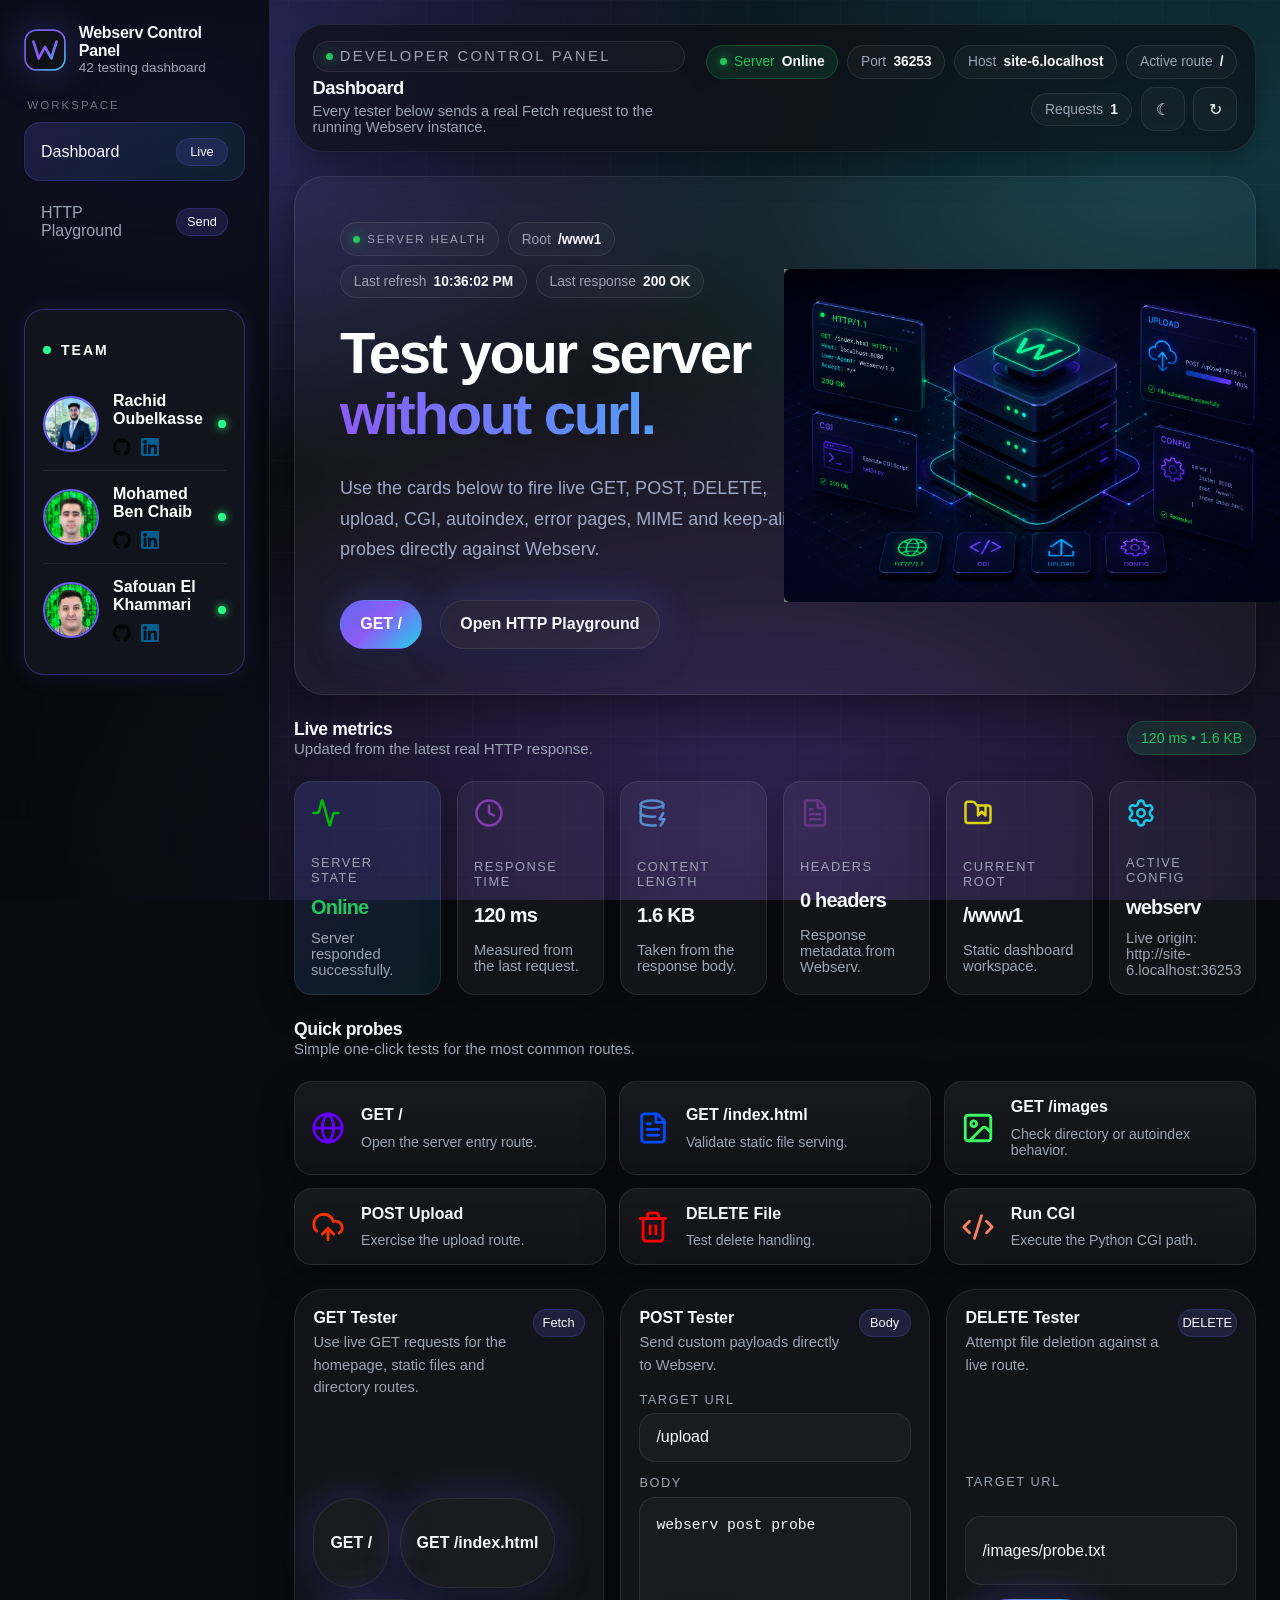
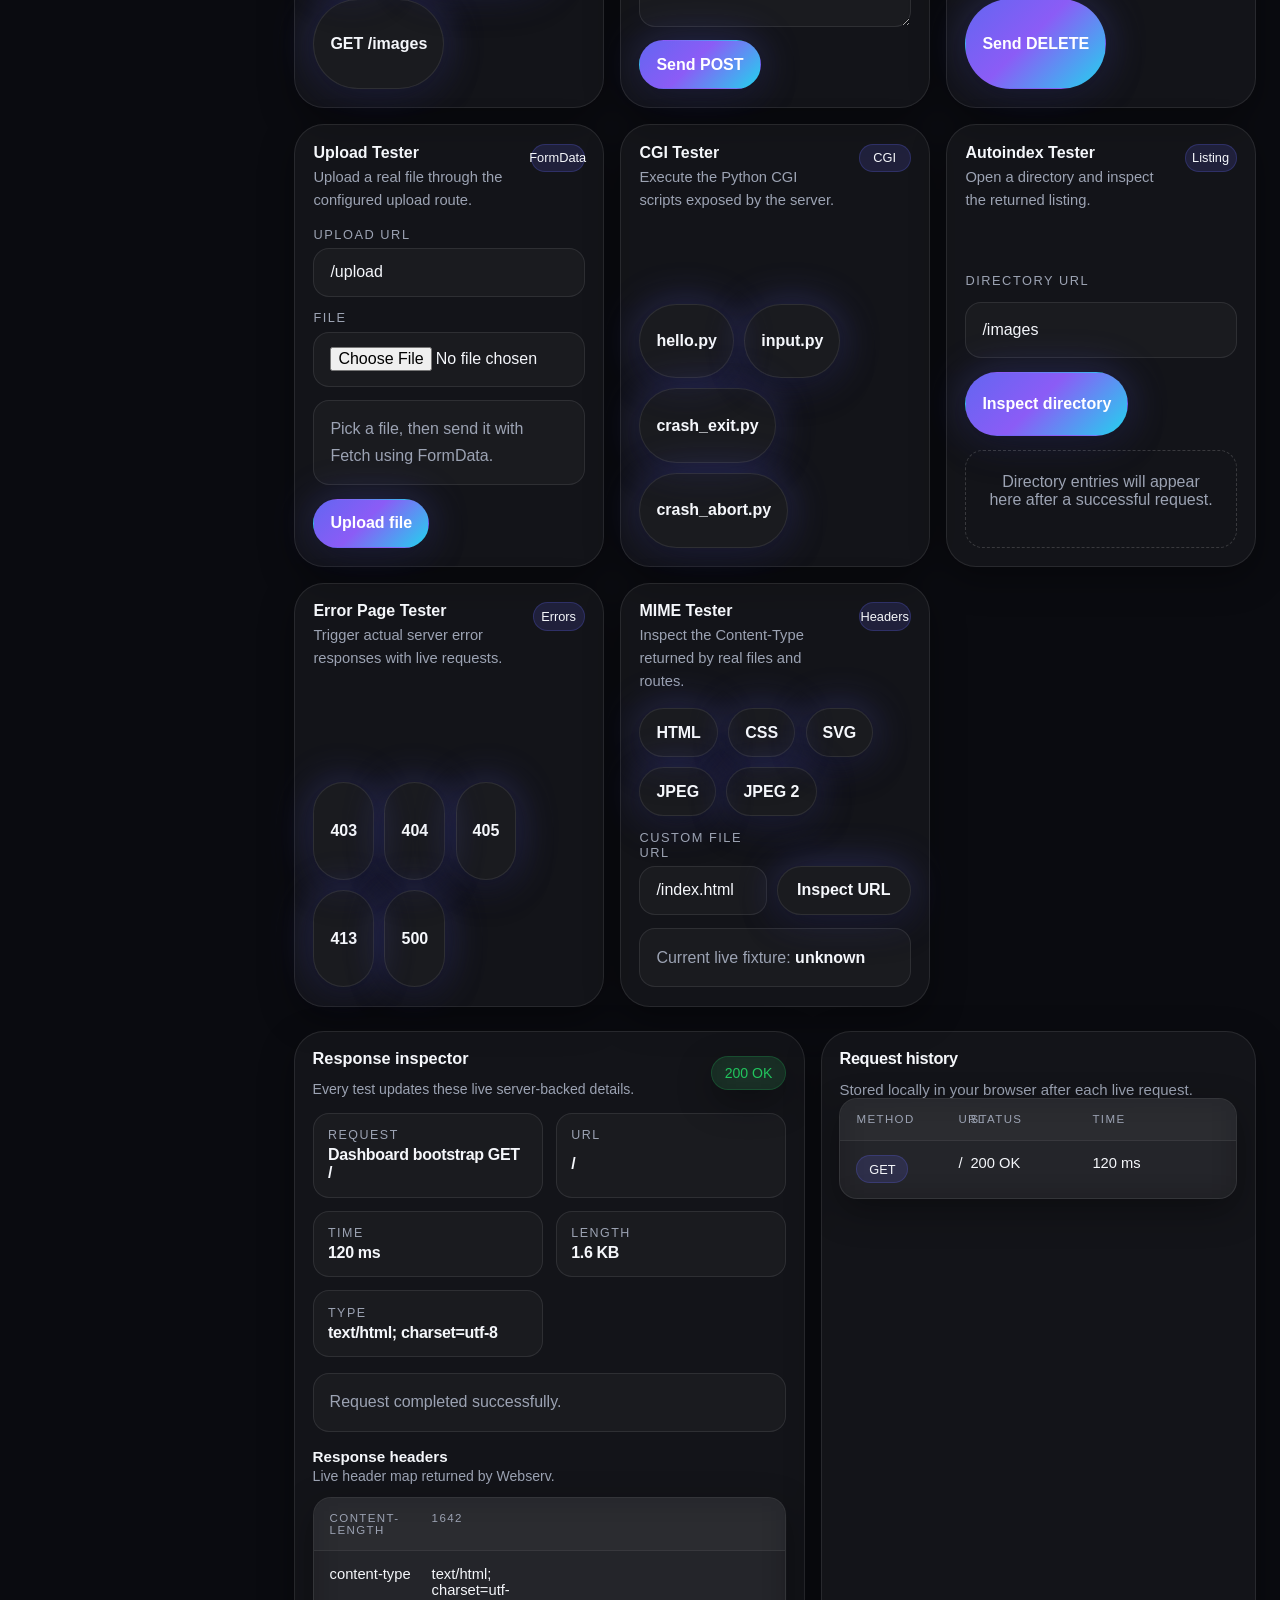
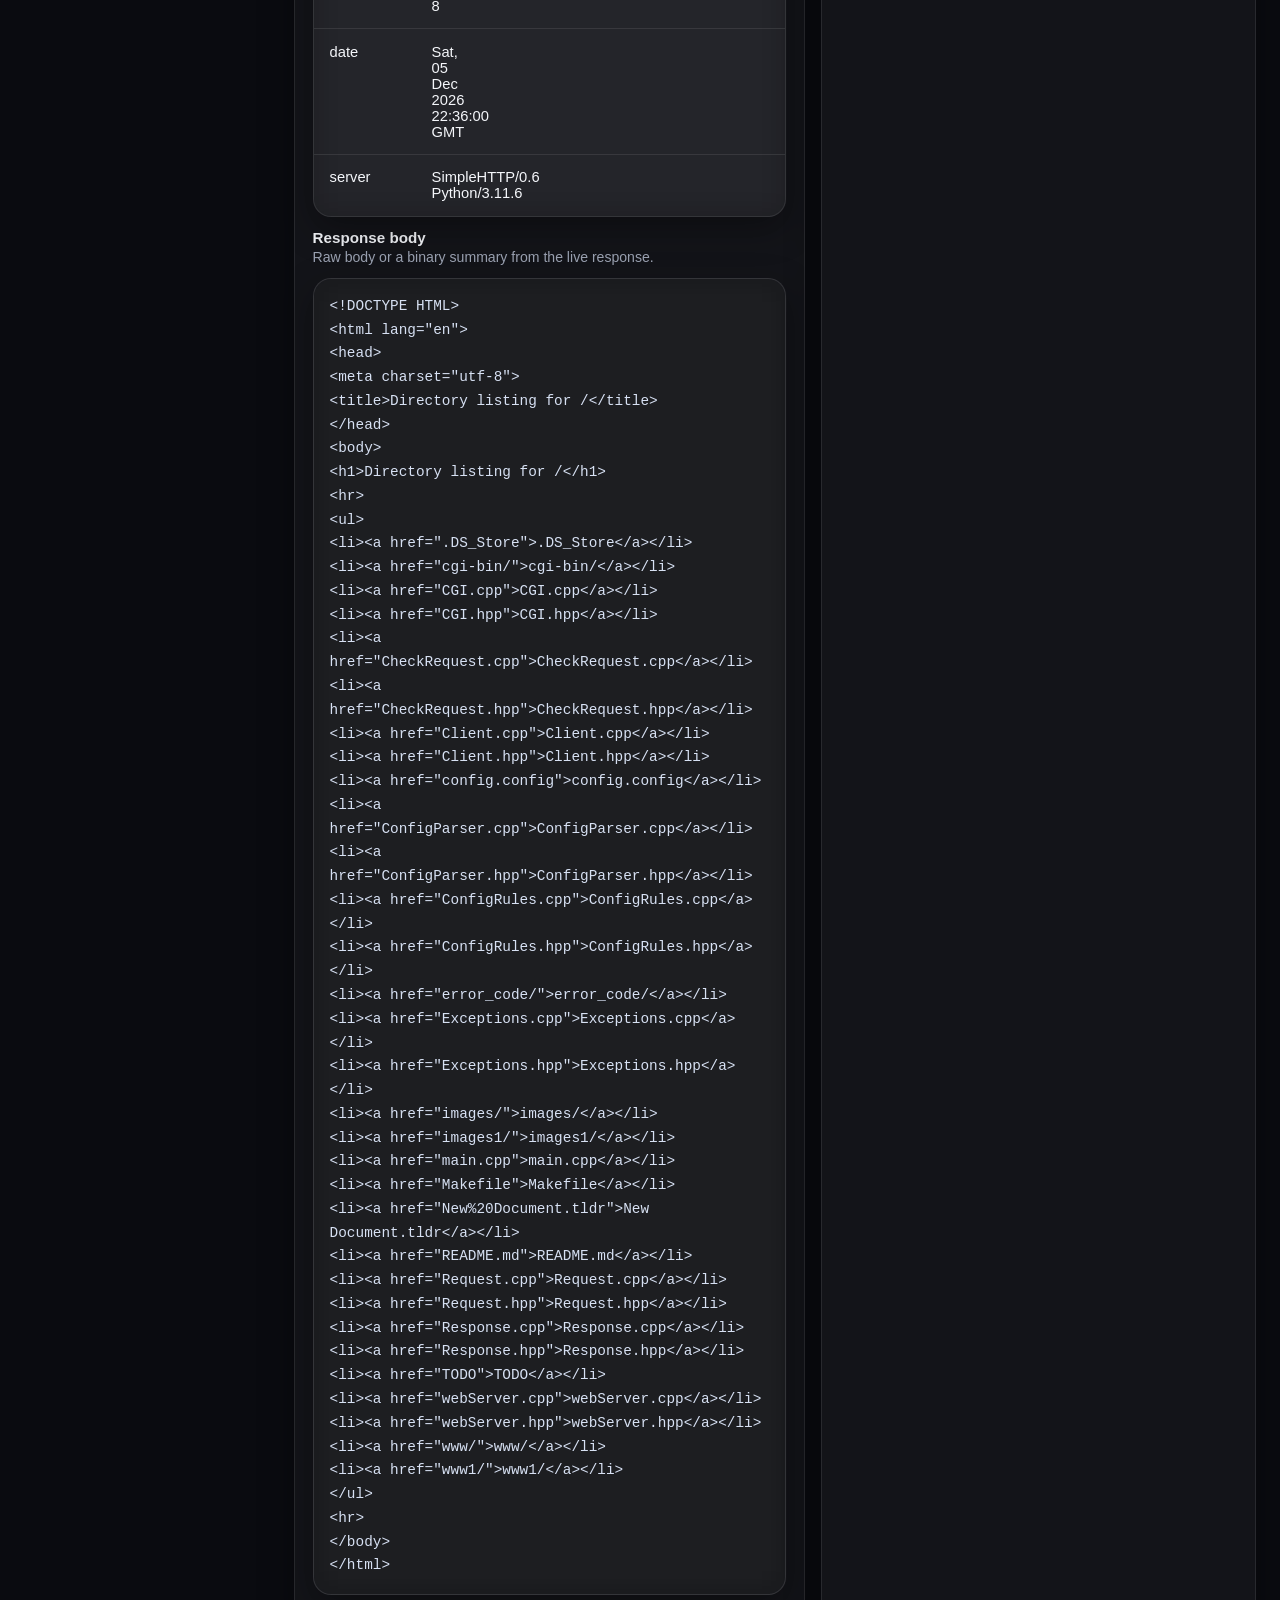
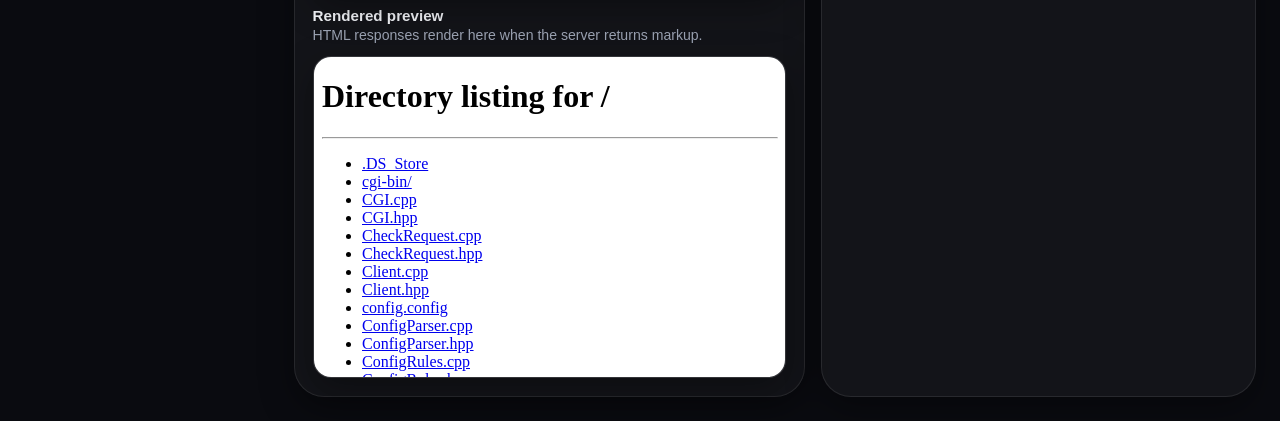
==== commit 9002e0ff: "finaly" ====
--- a/www1/dashboard.html
+++ b/www1/dashboard.html
@@ -51,7 +51,7 @@
 
         <h4>Rachid Oubelkasse</h4>
 
-        <p>HTTP Response / FrontEnd</p>
+        <p></p>
 
         <div class="socials">
 
@@ -77,9 +77,9 @@
 
     <div class="member-info">
 
-        <h4>Mohamed Ben Cha</h4>
-
-        <p>Parser / Config</p>
+        <h4>Mohamed Ben Chaib</h4>
+
+        <p></p>
 
         <div class="socials">
 
@@ -107,7 +107,7 @@
 
         <h4>Safouan El Khammari</h4>
 
-        <p>Request / CGI</p>
+        <p></p>
 
         <div class="socials">
 
